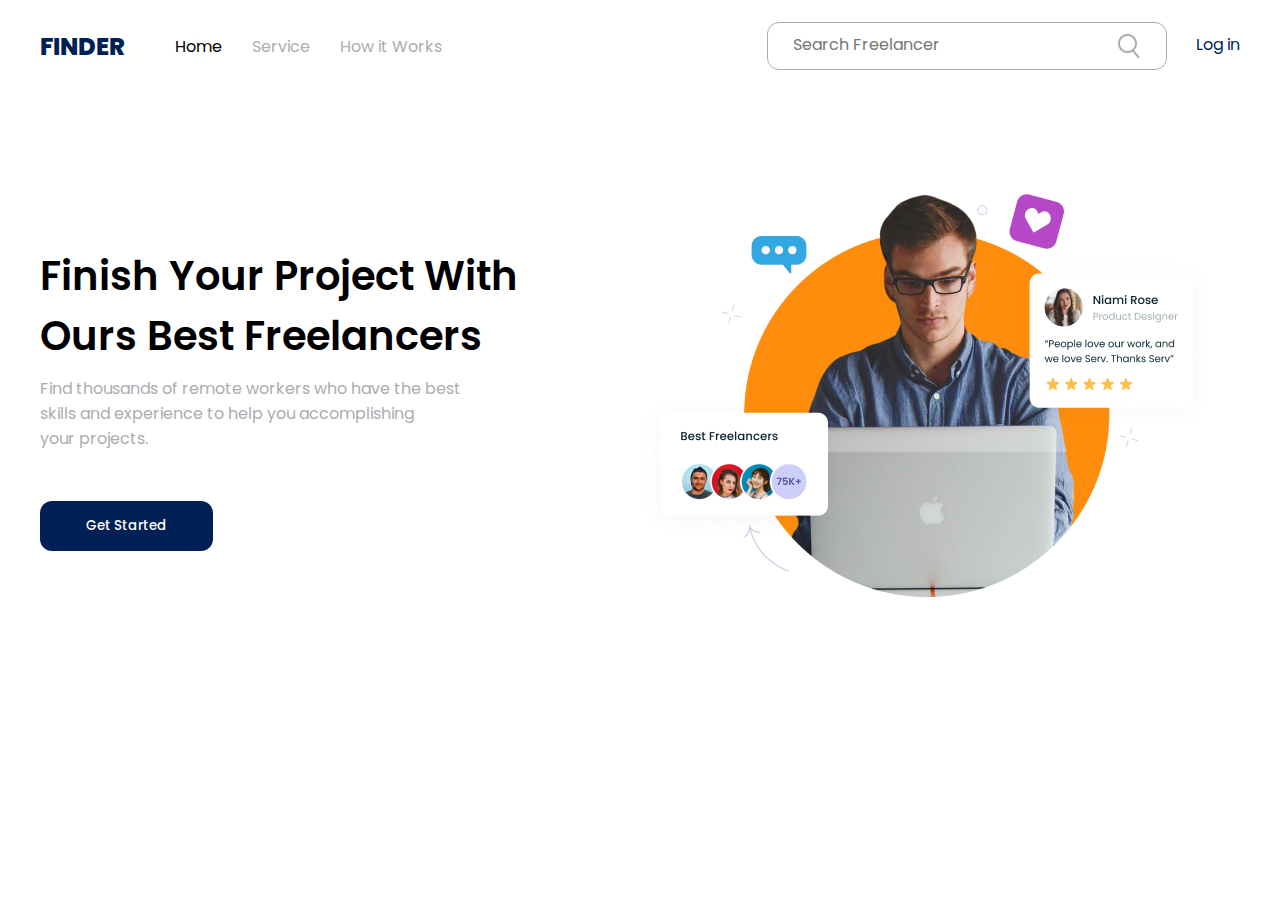
==== myweb/index.html @ ae15465d "first" ====
<!DOCTYPE html>
<html lang="en">
<head>
    <meta charset="UTF-8">
    <meta name="viewport" content="width=device-width, initial-scale=1.0">
    <title>Homepage || Finder</title>
    <link rel="icon" href="/myweb/assets/img/icon-title.png">
    <link rel="stylesheet" href="/myweb/assets/css/style.css">
</head>
<body>
    <header>
        <!-- Navigation -->
        <div class="container">
            <nav class="small-container">
                <div class="right-nav">
                    <div class="logo">
                        Finder
                    </div>
                    <div class="nav-menu">
                        <ul>
                            <li><a href="#" class="active">Home</a></li>
                            <li><a href="#">Service</a></li>
                            <li><a href="#">How it Works</a></li>
                        </ul>
                    </div>
                </div>
            
                <div class="search-bar">
                    <input type="search" placeholder="Search Freelancer"> 
                    <img class="icon-search" src="/myweb/assets/img/icon-search.png" alt="">
                    <button><a href="#">Log in</a></button>
                </div>
             </nav> 
        <!-- Header -->
            <div class="header small-container">
                <div class="row">
                    <div class="col-6">
                        <h1>Finish Your Project With <br>
                            Ours Best Freelancers</h1>
                        <p>Find thousands of remote workers who have the best <br>
                            skills and experience to help you accomplishing <br>
                            your projects.</p>
                    <button class="btn"><a href="">Get Started</a></button>
                    </div>
                    <div class="col-6">
                        <img src="/myweb/assets/img/header-img.png" alt="">
                    </div>
                </div>
            </div>
        </div>
    </header>

    <!-- featured services -->

    <div class="small-container">
        <div class="row">
            <div class="col-3">
                <div class="card">
                    <div class="card-header">
                        <img src="" alt="">
                        <div class="title-card-header">
                            <h4></h4>
                            <p></p>
                        </div>
                    </div>
                </div>
            </div>
        </div>
    </div>
    
    
</body>
</html>
---- myweb/assets/css/style.css ----
@import url('https://fonts.googleapis.com/css2?family=Poppins:wght@200;300;400;500;600;800&display=swap');

:root{

    --primary-color: #001F54;
    --secondary-color: #034078;
    --star-color: #FFBF47;
    --gray-color:#ABADB1;
    --black-color :#000000;
    --white-color: #ffffff;
}

*{
    margin: 0;
    padding: 0;
    font-family: 'Poppins';
    box-sizing: border-box;
}

header{
    background: var(--white-color);
}

.container{
    max-width: 100%;
}

.small-container{
    max-width: 1200px; 
    margin: auto;
}

.row{
    display: flex;
    justify-content: center;
    align-items: center;
}

.col-6{
    flex-basis: 50%;
}

.col-3{
    flex-basis: 25%;
}

.btn{
    width: 173px;
    padding: 15px 40px;
    background-color: var(--primary-color);
    border-radius: 12px;
    border: none;
}

.btn a{
    text-decoration: none;
    color: var(--white-color);
    font-weight: 500;
}

/* navigation */
.logo{
    color: var(--primary-color);
    font-size: 24px;
    text-transform: uppercase;
    font-weight: 800;
}

nav{
    display: flex;
    flex-wrap: wrap;
    align-items: center;
    justify-content: space-between;
    padding: 22px 0;
}

.right-nav{
    display: flex;
    justify-content: center;
    align-items: center;
}

.nav-menu{
    margin-left: 50px;
}

ul{
    display: flex;
    list-style: none;
    text-decoration: none;
}

ul li{
    margin-right: 30px;
}

ul li a{
   text-decoration: none;
   color: var(--gray-color);
 
}

ul li a:hover{
    color: var(--black-color);
}

ul li a.active{
    color: var(--black-color);
}

.search-bar input[type="search"]{
    height: 48px;
    width: 400px;
    border-radius: 12px;
    border: 1px solid var(--gray-color);
    padding: 0 25px;
}
.search-bar{
    position: relative;
}

.icon-search{
    position: absolute;
    right: 100px;
    top: 12px;
}

.search-bar input::placeholder{
    font-size: 16px;
}


.search-bar button{
    margin-left: 25px;
    font-size: 16px;
    background: var(--white-color);
    border: none;
}

.search-bar button a{
    text-decoration: none;
    color: var(--primary-color);

}


/* header */

.header {
    padding-top: 100px;
}

.header h1{
    font-size: 40px;
    font-weight: 600;
}

.header p{
    color: var(--gray-color);
    margin-top: 10px;
    margin-bottom: 50px;
}
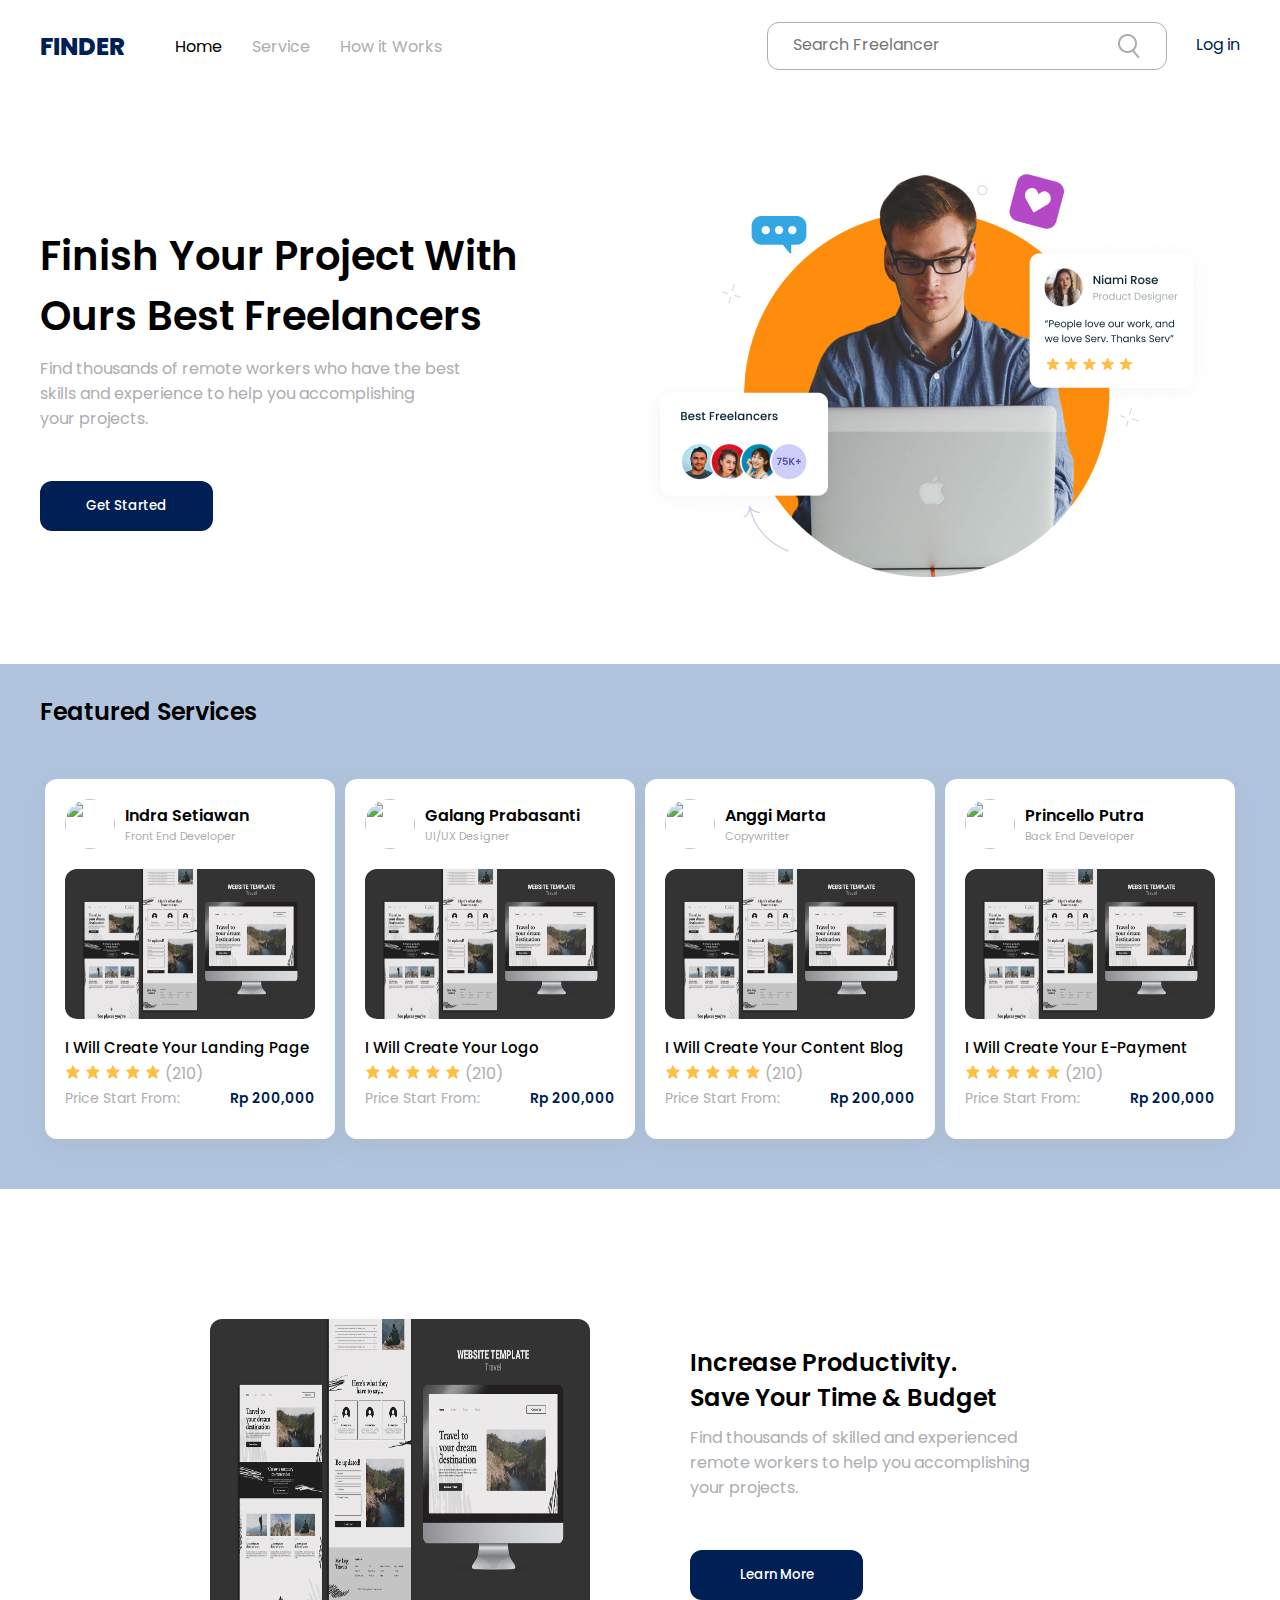
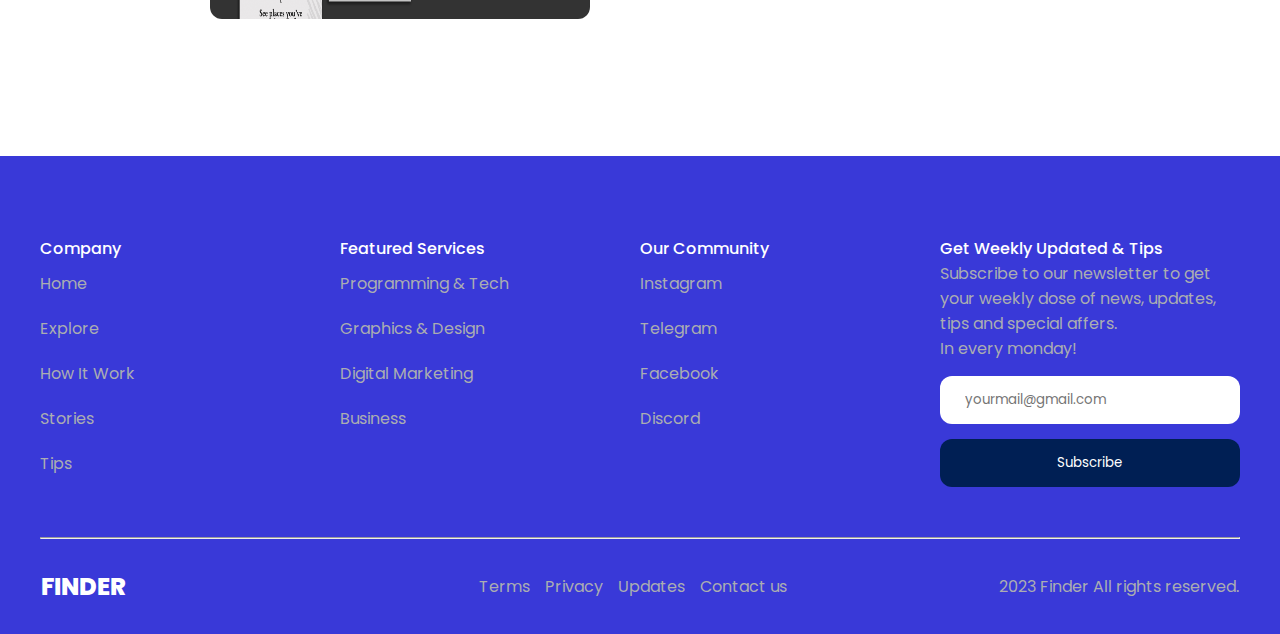
==== commit 592210f8: "add all file" ====
--- a/myweb/index.html
+++ b/myweb/index.html
@@ -6,6 +6,8 @@
     <title>Homepage || Finder</title>
     <link rel="icon" href="/myweb/assets/img/icon-title.png">
     <link rel="stylesheet" href="/myweb/assets/css/style.css">
+    <link rel="stylesheet" href="/myweb/assets/plugin/boxicons-2.0.7/css/boxicons.min.css">
+    <link rel="stylesheet" href="/myweb/assets/css/responsive.css">
 </head>
 <body>
     <header>
@@ -32,42 +34,232 @@
                 </div>
              </nav> 
         <!-- Header -->
-            <div class="header small-container">
+             <div class="header">
+                <div class="small-container">
+                    <div class="row">
+                        <div class="col-6">
+                            <h1>Finish Your Project With <br>
+                                Ours Best Freelancers</h1>
+                            <p class="description">Find thousands of remote workers who have the best <br>
+                                skills and experience to help you accomplishing <br>
+                                your projects.</p>
+                        <button class="btn"><a href="">Get Started</a></button>
+                        </div>
+                        <div class="col-6">
+                            <img src="/myweb/assets/img/header-img.png" alt="">
+                        </div>
+                    </div>
+                </div>
+            </div>
+        </div>
+    </header>
+
+    <!-- featured services -->
+    <div class="services">
+        <div class="small-container">
+            <h2 class="title">Featured Services</h2>
+            <div class="row row-services">
+                <div class="col-3">
+                    <div class="card">
+                        <div class="card-header">
+                            <img src="/myweb/assets/img/img-card-header.jpg" alt="">
+                            <div class="title-card-header">
+                                <h4>Indra Setiawan</h4>
+                                <p>Front End Developer</p>
+                            </div>
+                        </div>
+                        <div class="card-body">
+                            <img src="/myweb/assets/img/img-card-body.jpg"  alt="">
+                        </div>
+                        <div class="card-footer">
+                            <h4>I Will Create Your Landing Page</h4>
+                            <div class="icon-star">
+                                <i class='bx bxs-star'></i>
+                                <i class='bx bxs-star'></i>
+                                <i class='bx bxs-star'></i>
+                                <i class='bx bxs-star'></i>
+                                <i class='bx bxs-star'></i>
+                                <span>(210)</span>
+                            </div>
+                            <div class="price">
+                                <p>Price Start From:</p>
+                                <span>Rp 200,000</span>
+                            </div>
+                        </div>
+                    </div>
+                </div>
+                <div class="col-3">
+                    <div class="card">
+                        <div class="card-header">
+                            <img src="/myweb/assets/img/img-card-header.jpg" alt="">
+                            <div class="title-card-header">
+                                <h4>Galang Prabasanti</h4>
+                                <p>UI/UX Designer</p>
+                            </div>
+                        </div>
+                        <div class="card-body">
+                            <img src="/myweb/assets/img/img-card-body.jpg"  alt="">
+                        </div>
+                        <div class="card-footer">
+                            <h4>I Will Create Your Logo</h4>
+                            <div class="icon-star">
+                                <i class='bx bxs-star'></i>
+                                <i class='bx bxs-star'></i>
+                                <i class='bx bxs-star'></i>
+                                <i class='bx bxs-star'></i>
+                                <i class='bx bxs-star'></i>
+                                <span>(210)</span>
+                            </div>
+                            <div class="price">
+                                <p>Price Start From:</p>
+                                <span>Rp 200,000</span>
+                            </div>
+                        </div>
+                    </div>
+                </div>
+                <div class="col-3">
+                    <div class="card">
+                        <div class="card-header">
+                            <img src="/myweb/assets/img/img-card-header.jpg" alt="">
+                            <div class="title-card-header">
+                                <h4>Anggi Marta</h4>
+                                <p>Copywritter</p>
+                            </div>
+                        </div>
+                        <div class="card-body">
+                            <img src="/myweb/assets/img/img-card-body.jpg"  alt="">
+                        </div>
+                        <div class="card-footer">
+                            <h4>I Will Create Your Content Blog</h4>
+                            <div class="icon-star">
+                                <i class='bx bxs-star'></i>
+                                <i class='bx bxs-star'></i>
+                                <i class='bx bxs-star'></i>
+                                <i class='bx bxs-star'></i>
+                                <i class='bx bxs-star'></i>
+                                <span>(210)</span>
+                            </div>
+                            <div class="price">
+                                <p>Price Start From:</p>
+                                <span>Rp 200,000</span>
+                            </div>
+                        </div>
+                    </div>
+                </div>
+                <div class="col-3">
+                    <div class="card">
+                        <div class="card-header">
+                            <img src="/myweb/assets/img/img-card-header.jpg" alt="">
+                            <div class="title-card-header">
+                                <h4>Princello Putra</h4>
+                                <p>Back End Developer</p>
+                            </div>
+                        </div>
+                        <div class="card-body">
+                            <img src="/myweb/assets/img/img-card-body.jpg"  alt="">
+                        </div>
+                        <div class="card-footer">
+                            <h4>I Will Create Your E-Payment</h4>
+                            <div class="icon-star">
+                                <i class='bx bxs-star'></i>
+                                <i class='bx bxs-star'></i>
+                                <i class='bx bxs-star'></i>
+                                <i class='bx bxs-star'></i>
+                                <i class='bx bxs-star'></i>
+                                <span>(210)</span>
+                            </div>
+                            <div class="price">
+                                <p>Price Start From:</p>
+                                <span>Rp 200,000</span>
+                            </div>
+                        </div>
+                    </div>
+                </div>
+            </div>
+        </div>
+    </div>
+
+    <!-- featured  productivity-->
+    <div class="productivity">
+        <div class="small-container">
+            <div class="row">
+                <div class="col-5">
+                    <img src="/myweb/assets/img/img-card-body.jpg" width="100%" height="300px" alt="">
+                </div>
+                <div class="col-5">
+                    <h2 class="title">Increase Productivity. <br>
+                    Save Your Time & Budget</h2>
+                    <p class="description">Find thousands of skilled and experienced <br>
+                        remote workers to help you accomplishing <br>
+                        your projects.
+                    </p>
+
+                    <button class="btn"><a href="">Learn More</a></button>
+                </div>
+            </div>
+        </div>
+    </div>
+
+    <!-- footer -->
+    <footer>
+        <div class="small-container">
+            <div class="row row-footer">
+                <div class="col-3">
+                    <h4>Company</h4>
+                    <li>Home</li>
+                    <li>Explore</li>
+                    <li>How It Work</li>
+                    <li>Stories</li>
+                    <li>Tips</li>
+                </div>
+                <div class="col-3">
+                    <h4>Featured Services</h4>
+                    <li>Programming & Tech</li>
+                    <li>Graphics & Design</li>
+                    <li>Digital Marketing </li>
+                    <li>Business</li>
+                </div>
+                <div class="col-3">
+                    <h4>Our Community</h4>
+                    <li>Instagram</li>
+                    <li>Telegram</li>
+                    <li>Facebook</li>
+                    <li>Discord</li>
+                </div>
+                <div class="col-3">
+                    <h4>Get Weekly Updated & Tips</h4>
+                    <p>Subscribe to our newsletter to get your weekly
+                    dose of news, updates, tips and special affers. <br>
+                    In every monday!
+                    </p>
+                    <input type="text" placeholder="yourmail@gmail.com">
+                    <button><a href="">Subscribe</a></button>
+                </div>
+            </div>
+
+            <hr>
+            <div class="footer-bottom">
                 <div class="row">
-                    <div class="col-6">
-                        <h1>Finish Your Project With <br>
-                            Ours Best Freelancers</h1>
-                        <p>Find thousands of remote workers who have the best <br>
-                            skills and experience to help you accomplishing <br>
-                            your projects.</p>
-                    <button class="btn"><a href="">Get Started</a></button>
-                    </div>
-                    <div class="col-6">
-                        <img src="/myweb/assets/img/header-img.png" alt="">
-                    </div>
-                </div>
-            </div>
-        </div>
-    </header>
-
-    <!-- featured services -->
-
-    <div class="small-container">
-        <div class="row">
-            <div class="col-3">
-                <div class="card">
-                    <div class="card-header">
-                        <img src="" alt="">
-                        <div class="title-card-header">
-                            <h4></h4>
-                            <p></p>
-                        </div>
-                    </div>
-                </div>
-            </div>
-        </div>
-    </div>
-    
-    
+                    <div class="col-4">
+                        <div class="logo">
+                            Finder
+                        </div>
+                    </div>
+                    <div class="col-4">
+                        <div class="setting"> 
+                            <li>Terms</li>
+                            <li>Privacy</li>
+                            <li>Updates</li>
+                            <li>Contact us</li>
+                        </div>
+                    </div>
+                    <div class="col-4">
+                       <div class="copyright">2023 Finder All rights reserved.</div> 
+                    </div>
+                </div>
+            </div>
+            
+        </div>
+    </footer>
 </body>
 </html>--- a/myweb/assets/css/style.css
+++ b/myweb/assets/css/style.css
@@ -34,14 +34,27 @@
     display: flex;
     justify-content: center;
     align-items: center;
+    flex-wrap: wrap;
 }
 
 .col-6{
     flex-basis: 50%;
 }
 
+.col-5{
+    flex-basis: 40%;
+    min-width: 400px;
+    padding: 50px;
+}
+
+.col-4{
+    flex-basis: 33.3%;
+    min-width: 350px;
+}
+
 .col-3{
     flex-basis: 25%;
+    min-width: 300px;
 }
 
 .btn{
@@ -143,11 +156,21 @@
 
 }
 
+.title{
+    font-weight: 600;
+}
+
+.description{
+    color: var(--gray-color);
+    margin-top: 10px;
+    margin-bottom: 50px;
+}
 
 /* header */
 
 .header {
-    padding-top: 100px;
+    padding-top: 80px;
+    padding-bottom: 80px;
 }
 
 .header h1{
@@ -155,8 +178,178 @@
     font-weight: 600;
 }
 
-.header p{
-    color: var(--gray-color);
+
+/* services */
+
+.services{
+    padding-top: 30px;
+    background: lightsteelblue;
+}
+
+.row-services{
+    margin-top: 50px;
+}
+
+.card{
+    border-radius: 12px;
+    padding: 20px 20px 30px 20px;
+    margin: 0 5px 50px 5px;
+    background: var(--white-color);
+    box-shadow: rgba(149, 157, 165, 0.2) 0px 8px 24px;
+}
+
+.card-header{
+    display: flex;
+    align-items: center;
+    margin-bottom: 20px;
+}
+
+.card-header img{
+    border-radius: 50%;
+    width: 50px;
+    height: 50px;
+    margin-right: 10px;
+}
+
+.title-card-header h4{
+    font-weight: 600;
+}
+.title-card-header p{
+    font-size: 11px;
+    color: var(--gray-color);
+}
+
+.card-body img{
+    border-radius: 12px;
+    width: 250px;
+    height: 150px;
+}
+
+.card-footer{
     margin-top: 10px;
-    margin-bottom: 50px;
+}
+
+.card-footer h4{
+    font-weight: 500;
+    font-size: 15px;
+}
+
+.icon-star{
+    margin: 2px 0;
+}
+
+.icon-star i{
+    color: #FFBF47;
+}
+
+.icon-star span{
+    color: var(--gray-color);
+}
+
+.price{
+    display: flex;
+    align-items: center;
+    justify-content: space-between;
+    font-size: 14px;
+}
+
+.price p{
+    color: var(--gray-color);
+}
+
+.price span{
+    font-weight: 600;
+    color: var(--primary-color);
+}
+
+/* productivity */
+
+.productivity{
+    padding-top: 80px;
+    padding-bottom: 80px;;
+}
+
+
+.productivity img{
+    border-radius: 12px;
+}
+
+/* footer */
+
+footer{
+    background-color: rgb(57, 57, 216);
+    padding-top: 80px;
+}
+
+footer li{
+    list-style: none;
+    color: var(--gray-color);
+    padding: 10px 0;
+}
+
+footer h4{
+    font-weight: 500;
+    color: var(--white-color);
+}
+
+footer p{
+    color: var(--gray-color);
+}
+
+footer input{
+    width: 100%;
+    border-radius: 12px;
+    height: 48px;
+    padding: 0 25px;
+    margin: 15px 0;
+    border: none;
+}
+
+footer button{
+    width: 100%;
+    border-radius: 12px;
+    height: 48px;
+    border: none;
+    background: var(--primary-color);
+}
+
+footer button a{
+    color: var(--white-color);
+    text-decoration: none;
+}
+
+.row-footer{
+    display: flex;
+    align-items: flex-start;
+    padding-bottom: 50px;
+}
+
+
+hr{
+    background: var(--gray-color);
+}
+
+.footer-bottom{
+    padding: 25px 0;
+    justify-content: space-between;
+}
+
+.footer-bottom .logo{
+    color: var(--white-color);
+}
+
+.footer-bottom .setting{
+    display: flex;
+    justify-content: center;
+    
+}
+
+.setting li{
+    margin-right: 15px;
+}
+
+.copyright{
+    color: var(--gray-color);
+    display: flex;
+    justify-content: end;
 }--- a/myweb/assets/css/responsive.css
+++ b/myweb/assets/css/responsive.css
@@ -0,0 +1,49 @@
+@media screen and (max-width: 768px) {
+.header img{
+    margin-top: 50px;
+}
+
+
+.services .title{
+    text-align: center;
+}
+
+.productivity .col-5{
+    padding: 25px;
+}
+
+.footer-bottom .logo{
+    text-align: center;
+}
+
+.footer-bottom .setting{
+    display: 100%;
+}
+
+.footer-bottom .copyright{
+    justify-content: center;
+}
+
+}
+
+@media screen and (max-width: 992px) {
+    .header img{
+        margin-top: 50px;
+    }
+    
+        .services .title{
+        text-align: center;
+    }
+    
+
+    
+    .footer-bottom .setting{
+        display: 100%;
+    }
+    
+    .footer-bottom .copyright{
+        justify-content: center;
+        margin-top: 25px;
+    }
+    
+    }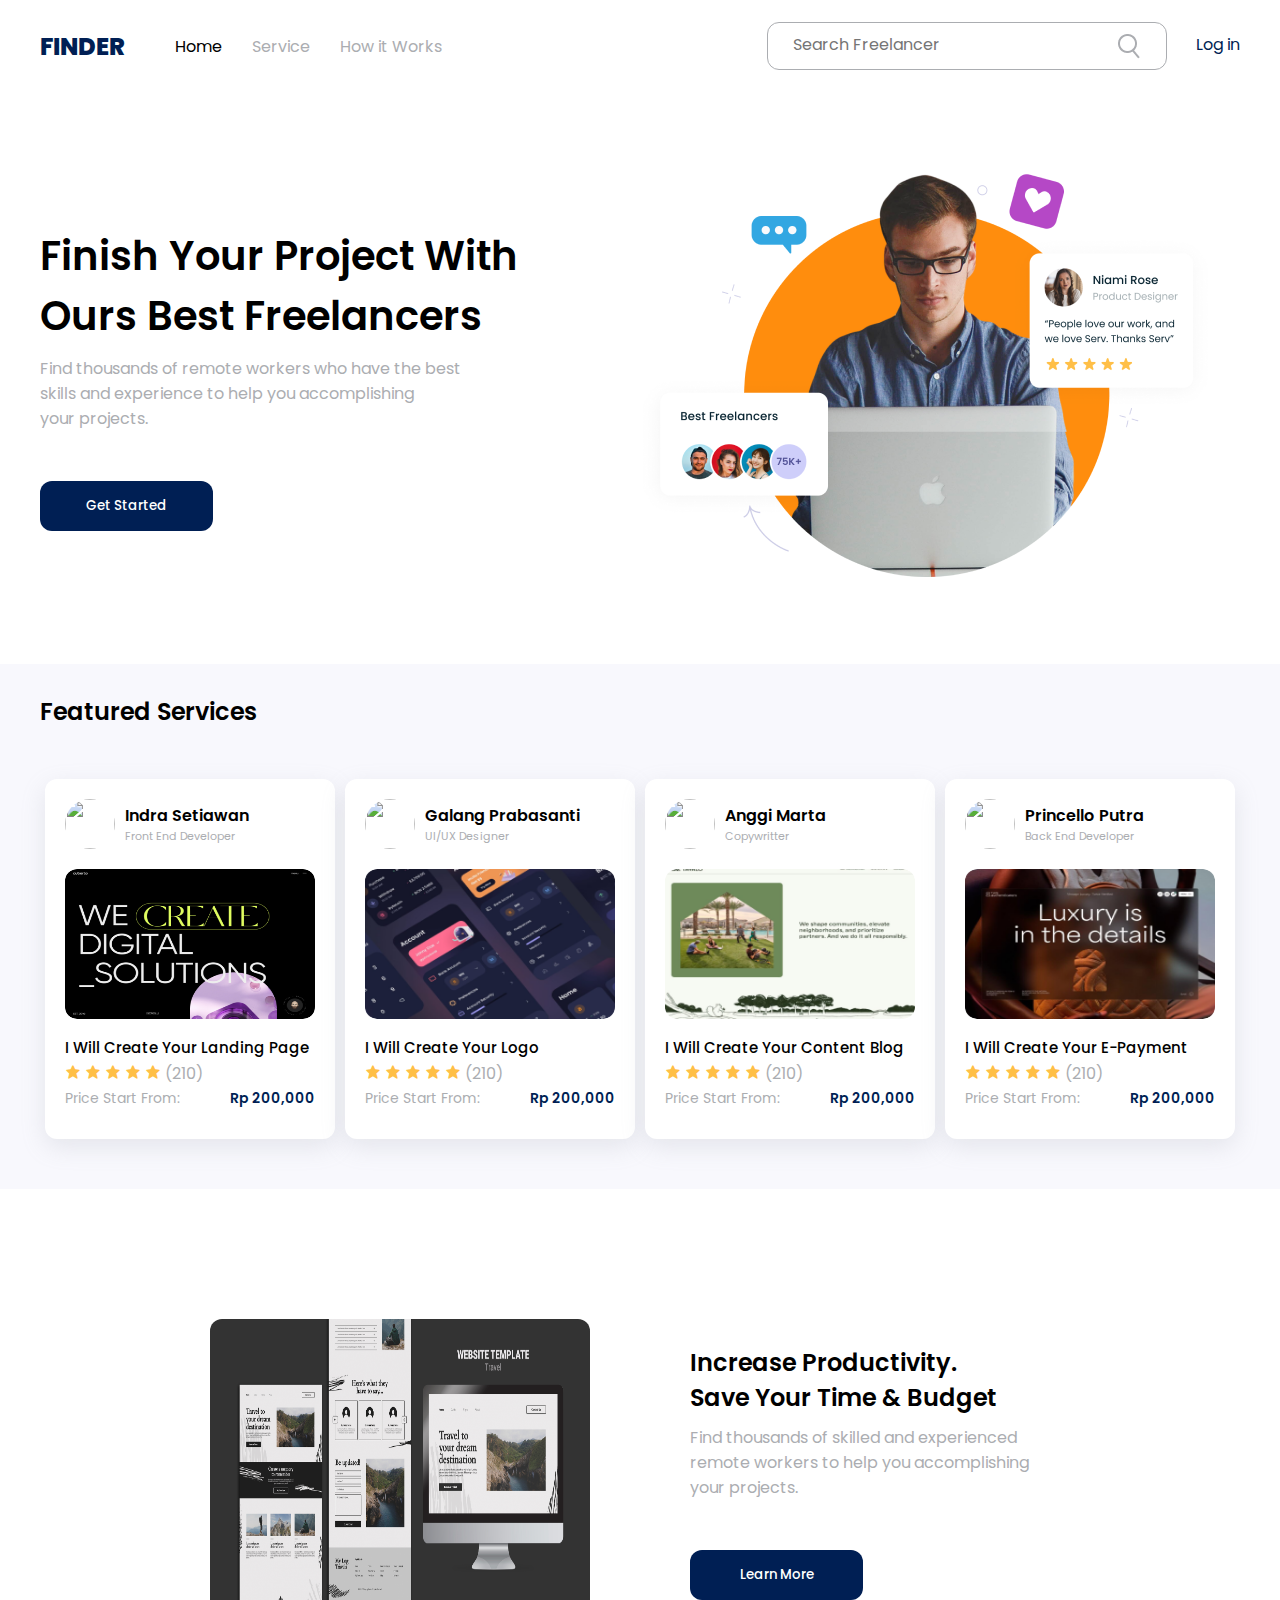
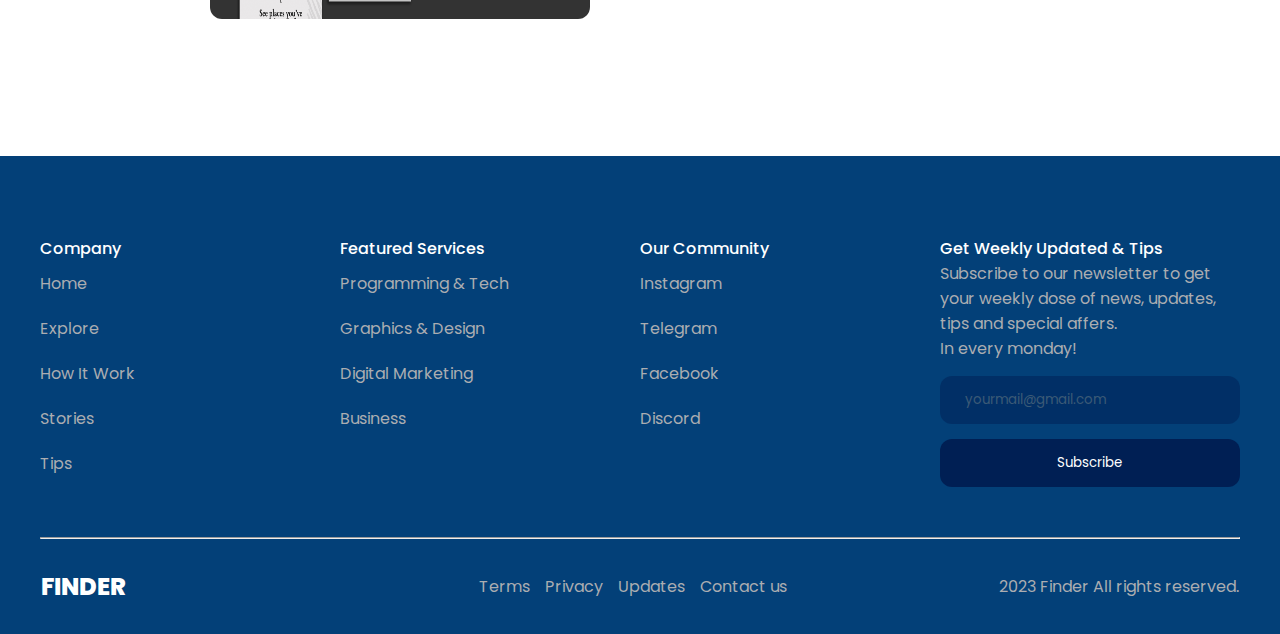
==== commit 9fc5ac0c: "add file script in services.html" ====
--- a/myweb/index.html
+++ b/myweb/index.html
@@ -20,15 +20,15 @@
                     </div>
                     <div class="nav-menu">
                         <ul>
-                            <li><a href="#" class="active">Home</a></li>
-                            <li><a href="#">Service</a></li>
-                            <li><a href="#">How it Works</a></li>
+                            <li><a href="index.html" class="active">Home</a></li>
+                            <li><a href="services.html">Service</a></li>
+                            <li><a href="work.html">How it Works</a></li>
                         </ul>
                     </div>
                 </div>
             
                 <div class="search-bar">
-                    <input type="search" placeholder="Search Freelancer"> 
+                    <input type="input" placeholder="Search Freelancer"> 
                     <img class="icon-search" src="/myweb/assets/img/icon-search.png" alt="">
                     <button><a href="#">Log in</a></button>
                 </div>
@@ -69,7 +69,7 @@
                             </div>
                         </div>
                         <div class="card-body">
-                            <img src="/myweb/assets/img/img-card-body.jpg"  alt="">
+                            <img src="/myweb/assets/img/card-img-1.png"  alt="">
                         </div>
                         <div class="card-footer">
                             <h4>I Will Create Your Landing Page</h4>
@@ -91,14 +91,14 @@
                 <div class="col-3">
                     <div class="card">
                         <div class="card-header">
-                            <img src="/myweb/assets/img/img-card-header.jpg" alt="">
+                            <img src="/myweb/assets/img/img-card-header-2.jpg" alt="">
                             <div class="title-card-header">
                                 <h4>Galang Prabasanti</h4>
                                 <p>UI/UX Designer</p>
                             </div>
                         </div>
                         <div class="card-body">
-                            <img src="/myweb/assets/img/img-card-body.jpg"  alt="">
+                            <img src="/myweb/assets/img/card-img-2.png"  alt="">
                         </div>
                         <div class="card-footer">
                             <h4>I Will Create Your Logo</h4>
@@ -120,14 +120,14 @@
                 <div class="col-3">
                     <div class="card">
                         <div class="card-header">
-                            <img src="/myweb/assets/img/img-card-header.jpg" alt="">
+                            <img src="/myweb/assets/img/img-card-header-3.jpg" alt="">
                             <div class="title-card-header">
                                 <h4>Anggi Marta</h4>
                                 <p>Copywritter</p>
                             </div>
                         </div>
                         <div class="card-body">
-                            <img src="/myweb/assets/img/img-card-body.jpg"  alt="">
+                            <img src="/myweb/assets/img/card-img-3.png"  alt="">
                         </div>
                         <div class="card-footer">
                             <h4>I Will Create Your Content Blog</h4>
@@ -149,14 +149,14 @@
                 <div class="col-3">
                     <div class="card">
                         <div class="card-header">
-                            <img src="/myweb/assets/img/img-card-header.jpg" alt="">
+                            <img src="/myweb/assets/img/img-card-header-4.jpg" alt="">
                             <div class="title-card-header">
                                 <h4>Princello Putra</h4>
                                 <p>Back End Developer</p>
                             </div>
                         </div>
                         <div class="card-body">
-                            <img src="/myweb/assets/img/img-card-body.jpg"  alt="">
+                            <img src="/myweb/assets/img/card-img-4.png"  alt="">
                         </div>
                         <div class="card-footer">
                             <h4>I Will Create Your E-Payment</h4>
--- a/myweb/assets/css/style.css
+++ b/myweb/assets/css/style.css
@@ -121,7 +121,7 @@
     color: var(--black-color);
 }
 
-.search-bar input[type="search"]{
+.search-bar input{
     height: 48px;
     width: 400px;
     border-radius: 12px;
@@ -160,6 +160,10 @@
     font-weight: 600;
 }
 
+.text-center{
+    text-align: center;
+}
+
 .description{
     color: var(--gray-color);
     margin-top: 10px;
@@ -183,7 +187,7 @@
 
 .services{
     padding-top: 30px;
-    background: lightsteelblue;
+    background: #F8F8FD;
 }
 
 .row-services{
@@ -277,7 +281,7 @@
 /* footer */
 
 footer{
-    background-color: rgb(57, 57, 216);
+    background-color: #034078;
     padding-top: 80px;
 }
 
@@ -324,6 +328,11 @@
     padding-bottom: 50px;
 }
 
+.row-footer input{
+    background-color: var(--primary-color);
+    opacity: 49%;
+}
+
 
 hr{
     background: var(--gray-color);
@@ -352,4 +361,36 @@
     color: var(--gray-color);
     display: flex;
     justify-content: end;
-}+}
+
+
+
+/* services */
+
+.row-services{
+    display: flex;
+    flex-wrap: wrap;
+    row-gap: 20px;
+    justify-content: space-around;
+}
+
+.list-services{
+    padding: 5px 32px;
+    background-color:#F0F0FC;
+    border-radius: 24px;
+    font-size: 12px;
+    cursor: pointer;
+}
+
+.list-services.active{
+    padding: 5px 32px;
+    background-color: var(--primary-color);
+    border-radius: 24px;
+    color: var(--white-color);
+    font-size: 12px;
+}
+
+.itemBox.hide{
+    display: none;
+}
+
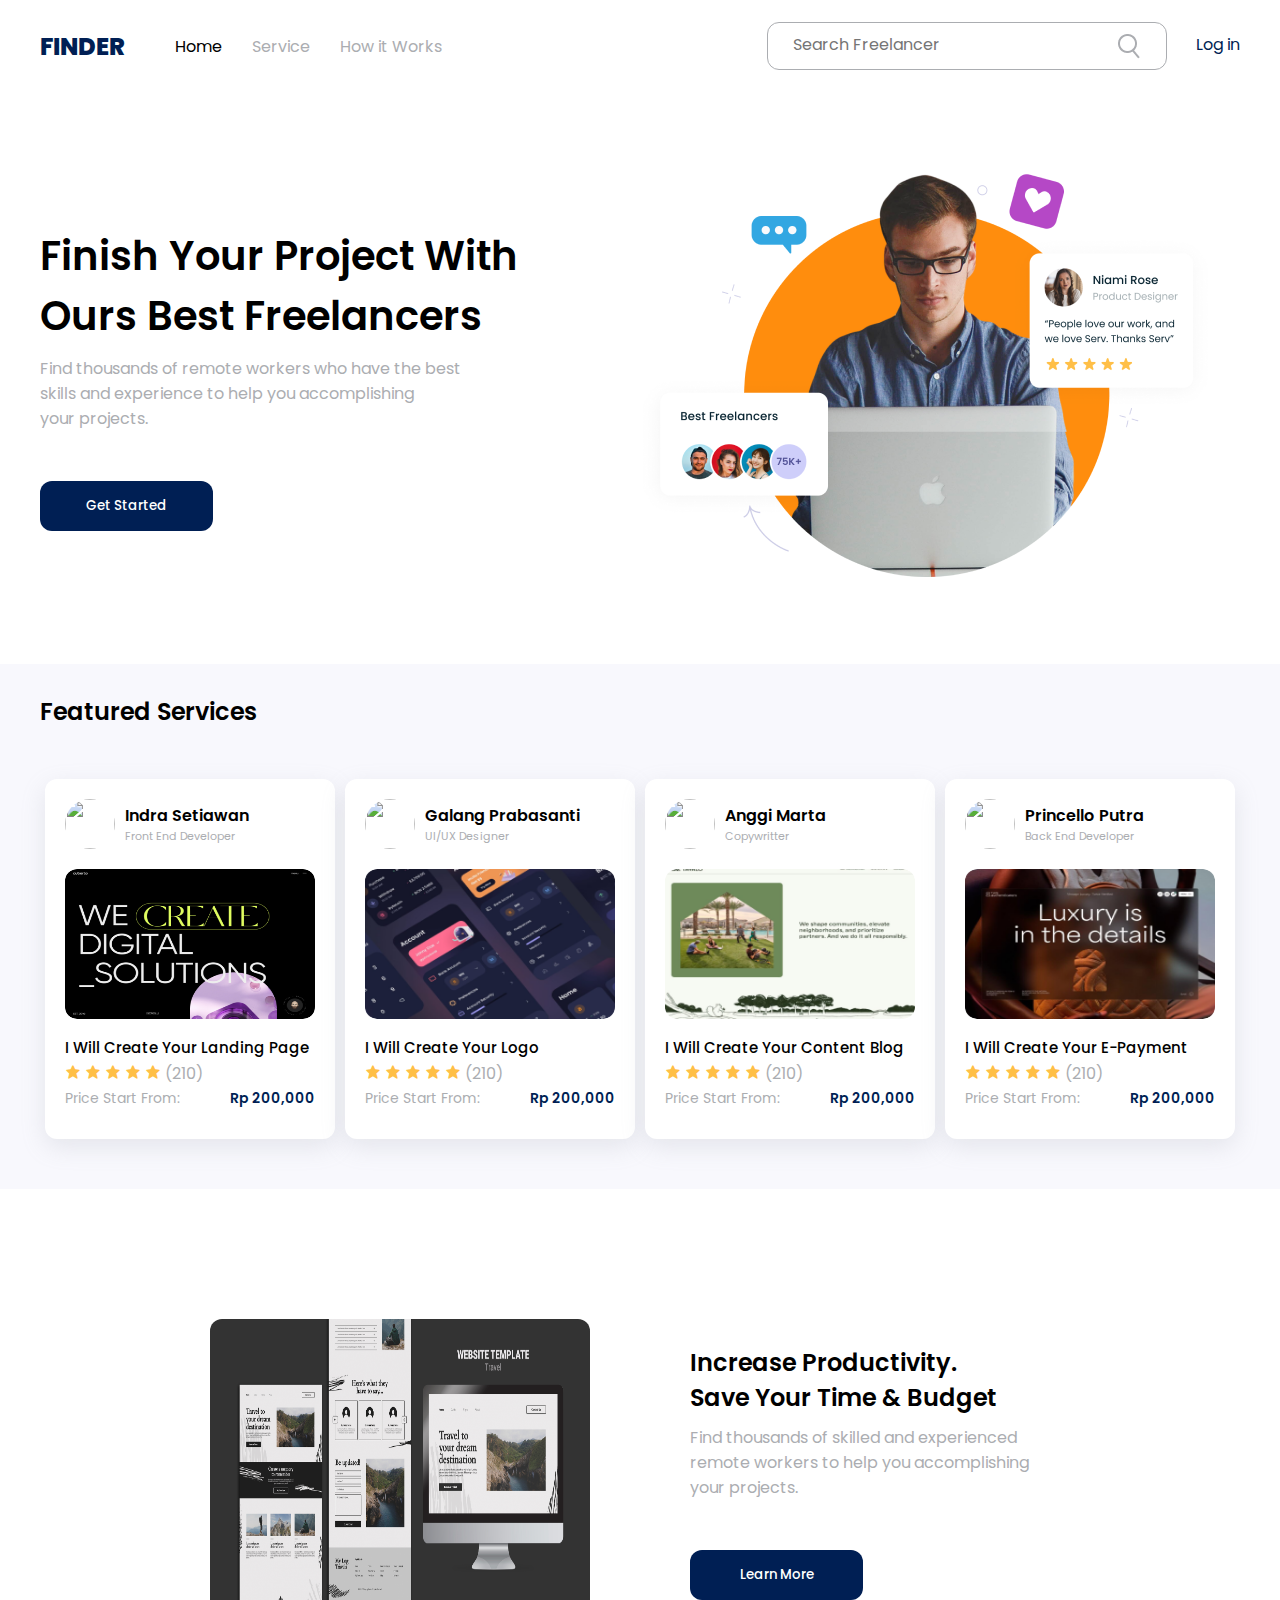
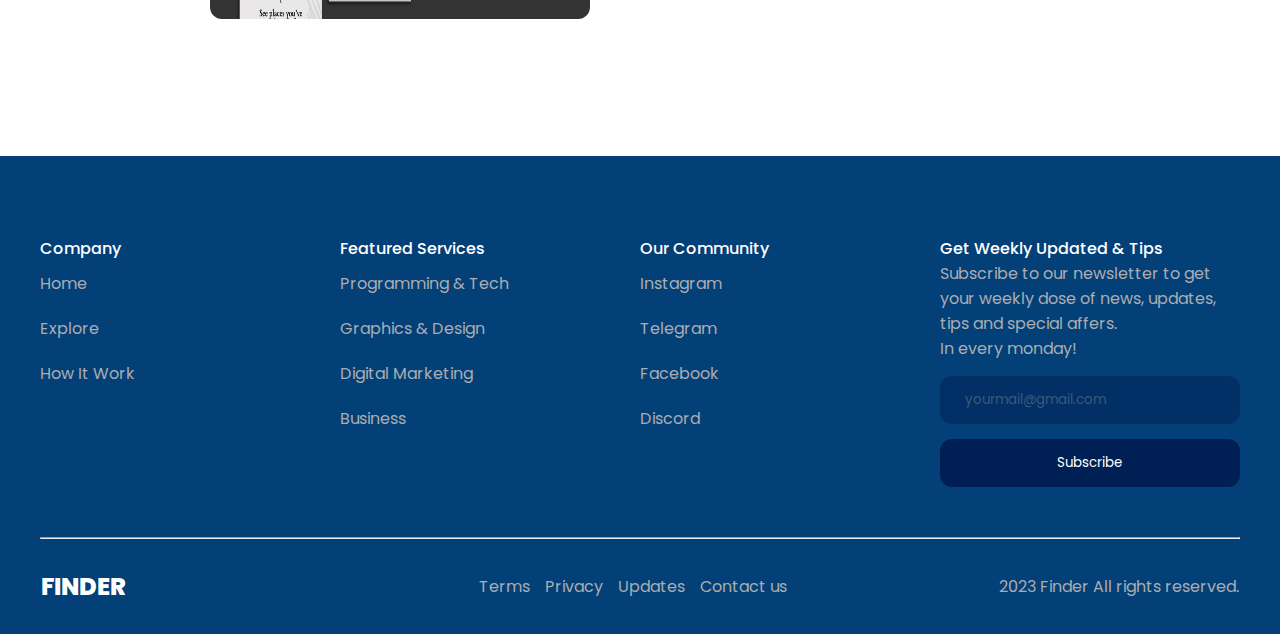
==== commit b491c81d: "add register and login page html" ====
--- a/myweb/index.html
+++ b/myweb/index.html
@@ -3,7 +3,7 @@
 <head>
     <meta charset="UTF-8">
     <meta name="viewport" content="width=device-width, initial-scale=1.0">
-    <title>Homepage || Finder</title>
+    <title>Home | Finder</title>
     <link rel="icon" href="/myweb/assets/img/icon-title.png">
     <link rel="stylesheet" href="/myweb/assets/css/style.css">
     <link rel="stylesheet" href="/myweb/assets/plugin/boxicons-2.0.7/css/boxicons.min.css">
@@ -43,7 +43,7 @@
                             <p class="description">Find thousands of remote workers who have the best <br>
                                 skills and experience to help you accomplishing <br>
                                 your projects.</p>
-                        <button class="btn"><a href="">Get Started</a></button>
+                        <button class="btn"><a href="register.html">Get Started</a></button>
                         </div>
                         <div class="col-6">
                             <img src="/myweb/assets/img/header-img.png" alt="">
@@ -206,25 +206,23 @@
             <div class="row row-footer">
                 <div class="col-3">
                     <h4>Company</h4>
-                    <li>Home</li>
-                    <li>Explore</li>
-                    <li>How It Work</li>
-                    <li>Stories</li>
-                    <li>Tips</li>
+                    <li><a href="">Home</a></li>
+                    <li><a href="">Explore</a></li>
+                    <li><a href="">How It Work</a></li>
                 </div>
                 <div class="col-3">
                     <h4>Featured Services</h4>
-                    <li>Programming & Tech</li>
-                    <li>Graphics & Design</li>
-                    <li>Digital Marketing </li>
-                    <li>Business</li>
+                    <li><a href="">Programming & Tech</a></li>
+                    <li><a href="">Graphics & Design</a></li>
+                    <li><a href="">Digital Marketing </a></li>
+                    <li><a href="">Business</a></li>
                 </div>
                 <div class="col-3">
                     <h4>Our Community</h4>
-                    <li>Instagram</li>
-                    <li>Telegram</li>
-                    <li>Facebook</li>
-                    <li>Discord</li>
+                    <li><a href="">Instagram</a></li>
+                    <li><a href="">Telegram</a></li>
+                    <li><a href="">Facebook</a></li>
+                    <li><a href="">Discord</a></li>
                 </div>
                 <div class="col-3">
                     <h4>Get Weekly Updated & Tips</h4>
@@ -247,10 +245,10 @@
                     </div>
                     <div class="col-4">
                         <div class="setting"> 
-                            <li>Terms</li>
-                            <li>Privacy</li>
-                            <li>Updates</li>
-                            <li>Contact us</li>
+                            <li><a href="">Terms</a></li>
+                            <li><a href="">Privacy</a></li>
+                            <li><a href="">Updates</a></li>
+                            <li><a href="">Contact us</a></li>
                         </div>
                     </div>
                     <div class="col-4">
@@ -261,5 +259,7 @@
             
         </div>
     </footer>
+
+    <script src="/myweb/assets/js/script.js"></script>
 </body>
 </html>--- a/myweb/assets/css/style.css
+++ b/myweb/assets/css/style.css
@@ -37,6 +37,10 @@
     flex-wrap: wrap;
 }
 
+.col-8{
+    flex-basis: 66.6%;
+}
+
 .col-6{
     flex-basis: 50%;
 }
@@ -287,8 +291,11 @@
 
 footer li{
     list-style: none;
-    color: var(--gray-color);
     padding: 10px 0;
+}
+footer li a{
+    text-decoration: none; 
+    color: var(--gray-color);
 }
 
 footer h4{
@@ -394,3 +401,183 @@
     display: none;
 }
 
+
+/* register */
+
+.col{
+    background-color: var(--white-color);
+    min-width: 450px;
+    height: 748px;
+    border-radius: 12px;
+}
+.col img{
+    display: flex;
+}
+
+.register,
+.login{
+    background-color: #034078;
+    height: 100vh;
+    display: flex;
+    flex-wrap: wrap;
+
+}
+
+.row-register{
+    background-color: #fff;
+    margin: auto;
+    border-radius: 12px;
+    box-shadow: 4px 5px 10px 0px rgba(0,0,0,0.5);
+    -webkit-box-shadow: 4px 5px 10px 0px rgba(0,0,0,0.5);
+    -moz-box-shadow: 4px 5px 10px 0px rgba(0,0,0,0.5);
+}
+
+form{
+    display: flex;
+    flex-direction: column;
+    padding: 50px 35px 35px 35px;
+}
+
+form h2{
+    font-weight: 500;
+}
+
+form p{
+    color: var(--gray-color);
+    font-size: 14px;
+}
+
+form input{
+    height: 55px;
+    border-radius: 12px;
+    padding: 0 30px;
+    border: .5px solid var(--gray-color);
+}
+
+form label{
+    margin: 10px 0 5px 0;
+
+}
+
+.terms{
+    display: flex;
+    align-items: center;
+}
+
+.terms p{
+    margin-left: 10px;
+}
+
+form button{
+    background: var(--primary-color);
+    margin-bottom: 30px;
+    border-radius: 12px;
+    height: 55px;
+    border: none;
+}
+
+form button a{
+    text-decoration: none;
+     color: var(--white-color);
+    
+}
+
+
+/* Login */
+
+.forgot{
+    display: flex;
+    align-items: center;
+    justify-content: space-between;
+}
+
+.social-account{
+    display: flex;
+    justify-content: center;
+    align-items: center;
+    border: .5px solid var(--gray-color);
+    height: 55px;
+    border-radius: 12px;
+    column-gap: 10px;
+    cursor: pointer;
+    margin-top: 15px;
+}
+
+
+
+/* detail-page */
+
+.detail-page{
+    padding-top: 50px;
+}
+
+.detail-page .row{
+    align-items: flex-start;
+}
+.row-detail-page{
+    display: flex;
+    flex-wrap: wrap;
+    column-gap: 20px;
+    justify-content: start;
+    margin: 30px 0;
+}
+
+.title-detail-page h5{
+    color: var(--gray-color);
+    font-weight: 500;
+}
+
+.title-detail-page h5 span{
+    color: var(--black-color);
+    font-weight: 500;
+}
+
+.title-detail-page h3{
+    font-weight: 500;
+    margin-top: 10px;
+}
+
+.title-detail-page .icon-star{
+    margin-bottom: 20px;
+}
+
+.list-content{
+    padding: 5px 32px;
+    background-color:#F0F0FC;
+    border-radius: 24px;
+    font-size: 12px;
+    cursor: pointer;
+}
+
+.list-content.active{
+    padding: 5px 32px;
+    background-color: var(--primary-color);
+    border-radius: 24px;
+    color: var(--white-color);
+    font-size: 12px;
+}
+
+.itemContent.hide{
+    display: none;
+}
+
+
+.itemContent {
+    margin-bottom: 30px;
+}
+
+.itemContent h3{
+    font-weight: 600;
+}
+
+.itemContent p{
+    font-size: 14px;
+}
+
+
+.itemContent .about {
+    background-color: red;
+    display: flex;
+    width: 100%;
+    justify-content: space-between;
+}